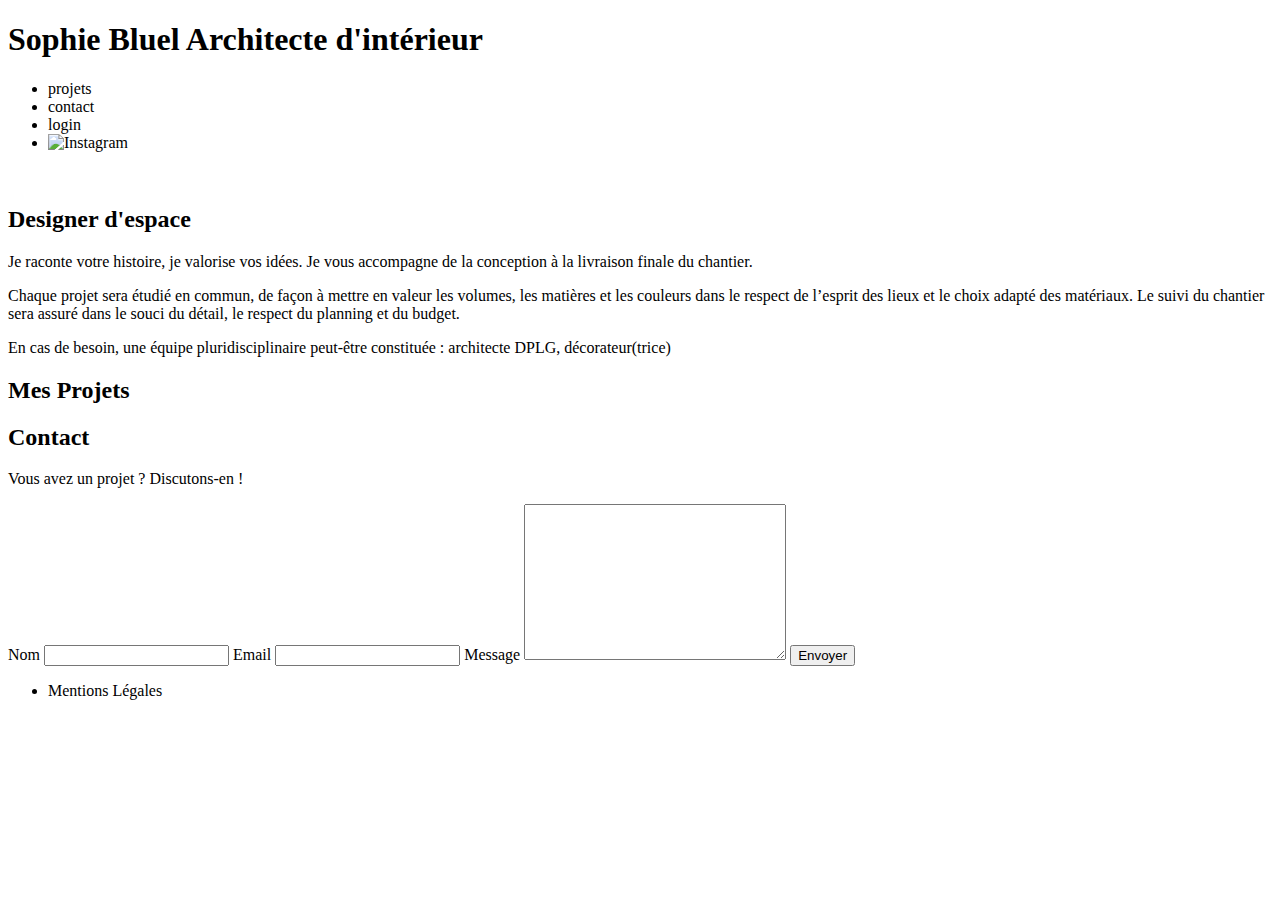
==== FrontEnd/index.html @ d9d704fc "1er commit" ====
<!DOCTYPE html>
<html lang="fr">
<head>
	<meta charset="UTF-8">
	<title>Sophie Bluel - Architecte d'intérieur</title>
	<meta name="viewport" content="width=device-width, initial-scale=1.0">
	<link rel="preconnect" href="https://fonts.googleapis.com">
	<link rel="preconnect" href="https://fonts.gstatic.com" crossorigin>
	<link href="https://fonts.googleapis.com/css2?family=Syne:wght@700;800&family=Work+Sans&display=swap" rel="stylesheet">
	<meta name="description" content="">
	<link rel="stylesheet" href="./assets/style.css">
</head>
<body>
<header>
	<h1>Sophie Bluel <span>Architecte d'intérieur</span></h1>
	<nav>
		<ul>
			<li>projets</li>
			<li>contact</li>
			<li>login</li>
			<li><img src="./assets/icons/instagram.png" alt="Instagram"></li>
		</ul>
	</nav>
</header>
<main>
	<section id="introduction">
		<figure>
			<img src="./assets/images/sophie-bluel.png" alt="">
		</figure>
		<article>
			<h2>Designer d'espace</h2>
			<p>Je raconte votre histoire, je valorise vos idées. Je vous accompagne de la conception à la livraison finale du chantier.</p>
			<p>Chaque projet sera étudié en commun, de façon à mettre en valeur les volumes, les matières et les couleurs dans le respect de l’esprit des lieux et le choix adapté des matériaux. Le suivi du chantier sera assuré dans le souci du détail, le respect du planning et du budget.</p>
			<p>En cas de besoin, une équipe pluridisciplinaire peut-être constituée : architecte DPLG, décorateur(trice)</p>
		</article>
	</section>
	<section id="portfolio">
		<h2>Mes Projets</h2>
		<div id="category-filter">
			<!-- Les boutons seront ajoutés dynamiquement ici -->
		</div>
		<div class="gallery" id="gallery">
			<!-- Les projets seront ajoutés dynamiquement ici -->
		</div>
	</section>
	<section id="contact">
		<h2>Contact</h2>
		<p>Vous avez un projet ? Discutons-en !</p>
		<form action="#" method="post">
			<label for="name">Nom</label>
			<input type="text" name="name" id="name">
			<label for="email">Email</label>
			<input type="email" name="email" id="email">
			<label for="message">Message</label>
			<textarea name="message" id="message" cols="30" rows="10"></textarea>
			<input type="submit" value="Envoyer">
		</form>
	</section>
</main>

<footer>
	<nav>
		<ul>
			<li>Mentions Légales</li>
		</ul>
	</nav>
</footer>
<!-- Liens vers le fichier JavaScript -->
<script src="app.js"></script>
</body>
</html>
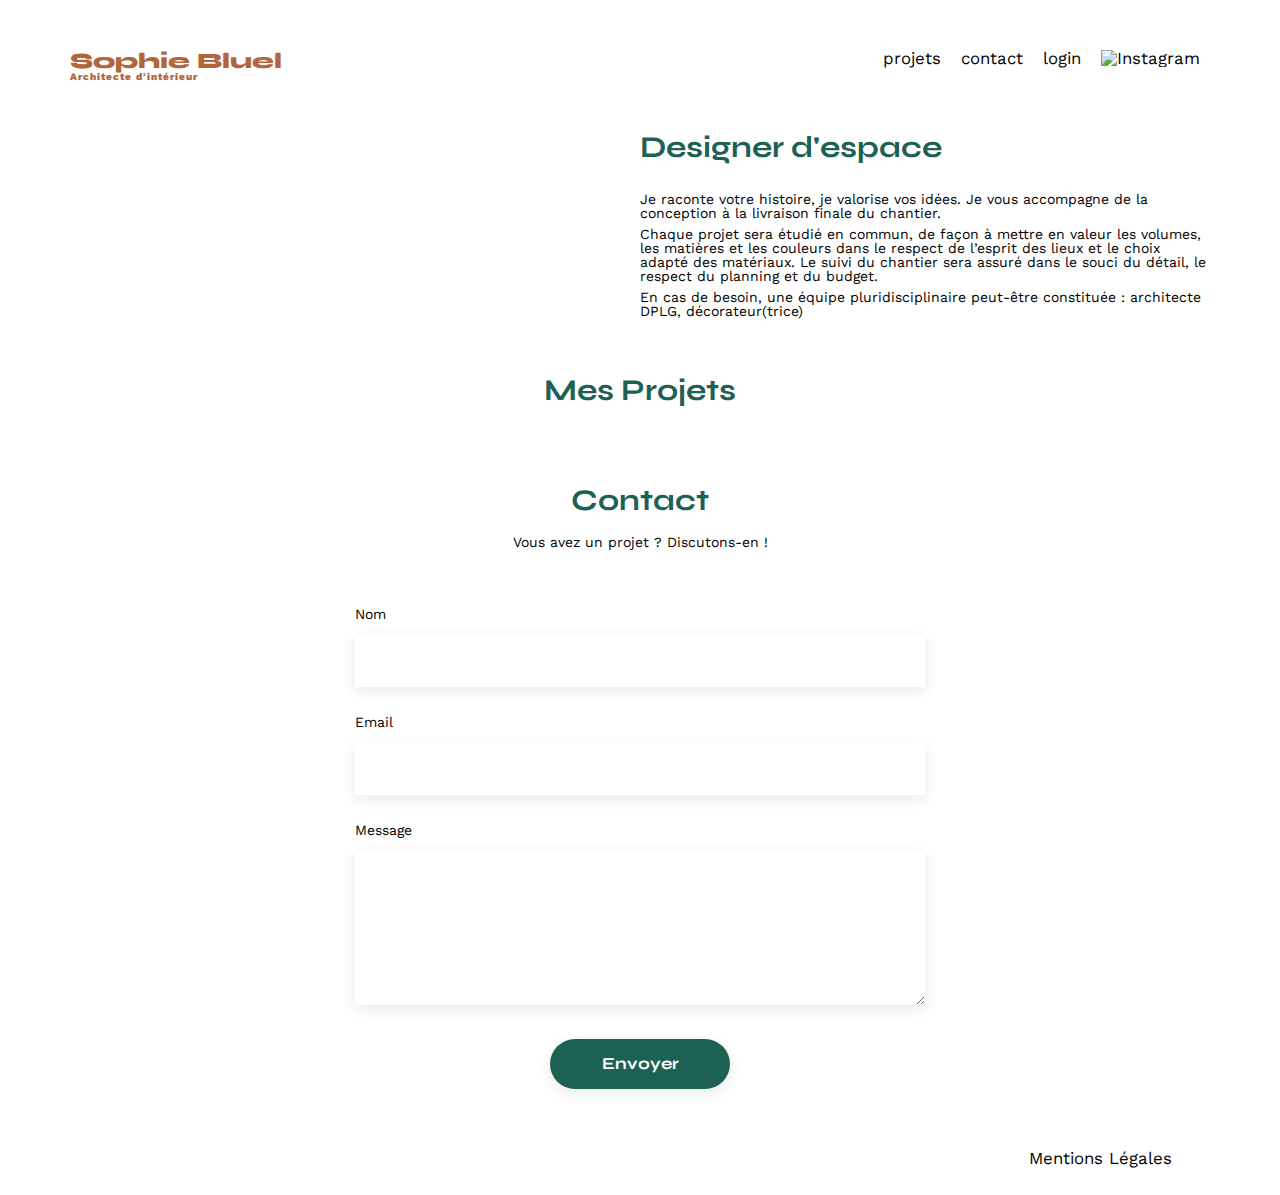
==== commit 9b192f31: "modale" ====
--- a/FrontEnd/index.html
+++ b/FrontEnd/index.html
@@ -65,6 +65,44 @@
 		</ul>
 	</nav>
 </footer>
+
+<div class="modal-overlay" id="modalOverlay">
+	<div class="modal" role="dialog">
+		<div class="modal-header">
+			<h2>Galerie photo</h2>
+			<button class="close-modal">&times;</button>
+		</div>
+		<div class="modal-content" id="modalContent">
+			<!-- Vue Galerie photo -->
+			<div id="gallery-view">
+				<!-- Le contenu de la galerie sera injecté ici dynamiquement -->
+			</div>
+
+			<!-- Vue Ajout photo -->
+			<div id="add-photo-view" style="display: none;">
+				<h3>Ajouter une photo</h3>
+				<form id="add-project-form">
+					<label for="project-title">Titre</label>
+					<input type="text" id="project-title" name="title" required>
+					
+					<label for="project-category">Catégorie</label>
+					<select id="project-category" name="category" required>
+						<!-- Les options seront ajoutées dynamiquement -->
+					</select>
+					
+					<label for="project-image">Image</label>
+					<input type="file" id="project-image" name="image" accept="image/*" required>
+					
+					<button type="submit">Valider</button>
+				</form>
+			</div>
+		</div>
+		<div class="modal-footer">
+			<button id="addPhotoBtn">Ajouter une photo</button>
+		</div>
+	</div>
+</div>
+
 <!-- Liens vers le fichier JavaScript -->
 <script src="app.js"></script>
 </body>
--- a/FrontEnd/assets/style.css
+++ b/FrontEnd/assets/style.css
@@ -0,0 +1,235 @@
+/* http://meyerweb.com/eric/tools/css/reset/
+   v2.0 | 20110126
+   License: none (public domain)
+*/
+
+html, body, div, span, applet, object, iframe,
+h1, h2, h3, h4, h5, h6, p, blockquote, pre,
+a, abbr, acronym, address, big, cite, code,
+del, dfn, em, img, ins, kbd, q, s, samp,
+small, strike, strong, sub, sup, tt, var,
+b, u, i, center,
+dl, dt, dd, ol, ul, li,
+fieldset, form, label, legend,
+table, caption, tbody, tfoot, thead, tr, th, td,
+article, aside, canvas, details, embed,
+figure, figcaption, footer, header, hgroup,
+menu, nav, output, ruby, section, summary,
+time, mark, audio, video {
+	margin: 0;
+	padding: 0;
+	border: 0;
+	font-size: 100%;
+	font: inherit;
+	vertical-align: baseline;
+}
+/* HTML5 display-role reset for older browsers */
+article, aside, details, figcaption, figure,
+footer, header, hgroup, menu, nav, section {
+	display: block;
+}
+body {
+	line-height: 1;
+}
+ol, ul {
+	list-style: none;
+}
+blockquote, q {
+	quotes: none;
+}
+blockquote:before, blockquote:after,
+q:before, q:after {
+	content: '';
+	content: none;
+}
+table {
+	border-collapse: collapse;
+	border-spacing: 0;
+}
+/** end reset css**/
+body {
+	max-width: 1140px;
+	margin:auto;
+	font-family: 'Work Sans' ;
+	font-size: 14px;
+}
+header {
+	display: flex;
+	justify-content: space-between;
+	margin: 50px 0
+}
+section {
+	margin: 50px 0
+}
+
+h1{
+	display: flex;
+	flex-direction: column;
+	font-family: 'Syne';
+	font-size: 22px;
+	font-weight: 800;
+	color: #B1663C
+}
+
+h1 > span {
+	font-family: 'Work Sans';
+	font-size:10px;
+	letter-spacing: 0.1em;
+;
+}
+
+h2{
+	font-family: 'Syne';
+	font-weight: 700;
+	font-size: 30px;
+	color: #1D6154
+}
+nav ul {
+	display: flex;
+	align-items: center;
+	list-style-type: none;
+
+}
+nav li {
+	padding: 0 10px;
+	font-size: 1.2em;
+}
+
+li:hover {
+	color: #B1663C;
+}
+#introduction {
+	display: flex;
+	align-items: center;
+}
+#introduction figure {
+	flex: 1
+}
+#introduction img {
+	display: block;
+	margin: auto;
+	width: 80%;
+}
+
+#introduction article {
+	flex: 1
+}
+#introduction h2 {
+	margin-bottom: 1em;
+}
+
+#introduction p {
+	margin-bottom: 0.5em;
+}
+#portfolio h2 {
+	text-align: center;
+	margin-bottom: 1em;
+}
+
+
+.gallery {
+	width: 100%;
+	display: grid;
+	grid-template-columns: 1fr 1fr 1fr;
+	grid-column-gap: 20px;
+	grid-row-gap: 20px;
+}
+
+.gallery img {
+	width: 100%;
+
+}
+#contact {
+	width: 50%;
+margin: auto;
+}
+#contact > * {
+	text-align: center;
+
+}
+#contact h2{
+	margin-bottom: 20px;
+}
+#contact form {
+	text-align: left;
+	margin-top:30px;
+	display: flex;
+	flex-direction: column;
+}
+
+#contact input {
+	height: 50px;
+	font-size: 1.2em;
+	border: none;
+	box-shadow: 0px 4px 14px rgba(0, 0, 0, 0.09);
+}
+#contact label {
+	margin: 2em 0 1em 0;
+}
+#contact textarea {
+	border: none;
+	box-shadow: 0px 4px 14px rgba(0, 0, 0, 0.09);
+}
+
+input[type="submit"]{
+	font-family: 'Syne';
+	font-weight: 700;
+	color: white;
+	background-color: #1D6154;
+	margin : 2em auto ;
+	width: 180px;
+	text-align: center;
+	border-radius: 60px ;
+}
+
+footer nav ul {
+	display: flex;
+	justify-content: flex-end;
+	margin: 2em
+}
+
+.modal-overlay {
+	display: none;
+	position: fixed;
+	top: 0;
+	left: 0;
+	width: 100%;
+	height: 100%;
+	background-color: rgba(0, 0, 0, 0.5);
+	z-index: 1000;
+  }
+  
+  .modal {
+	position: absolute;
+	top: 50%;
+	left: 50%;
+	transform: translate(-50%, -50%);
+	background-color: white;
+	padding: 20px;
+	border-radius: 10px;
+  }
+  
+  .modal-header {
+	display: flex;
+	justify-content: space-between;
+	align-items: center;
+  }
+  
+  .close-modal {
+	background: none;
+	border: none;
+	font-size: 24px;
+	cursor: pointer;
+  }
+  
+  .modal-content {
+	display: grid;
+	grid-template-columns: repeat(auto-fill, minmax(100px, 1fr));
+	gap: 10px;
+	margin: 20px 0;
+  }
+  
+  .modal-footer {
+	text-align: center;
+  }
+  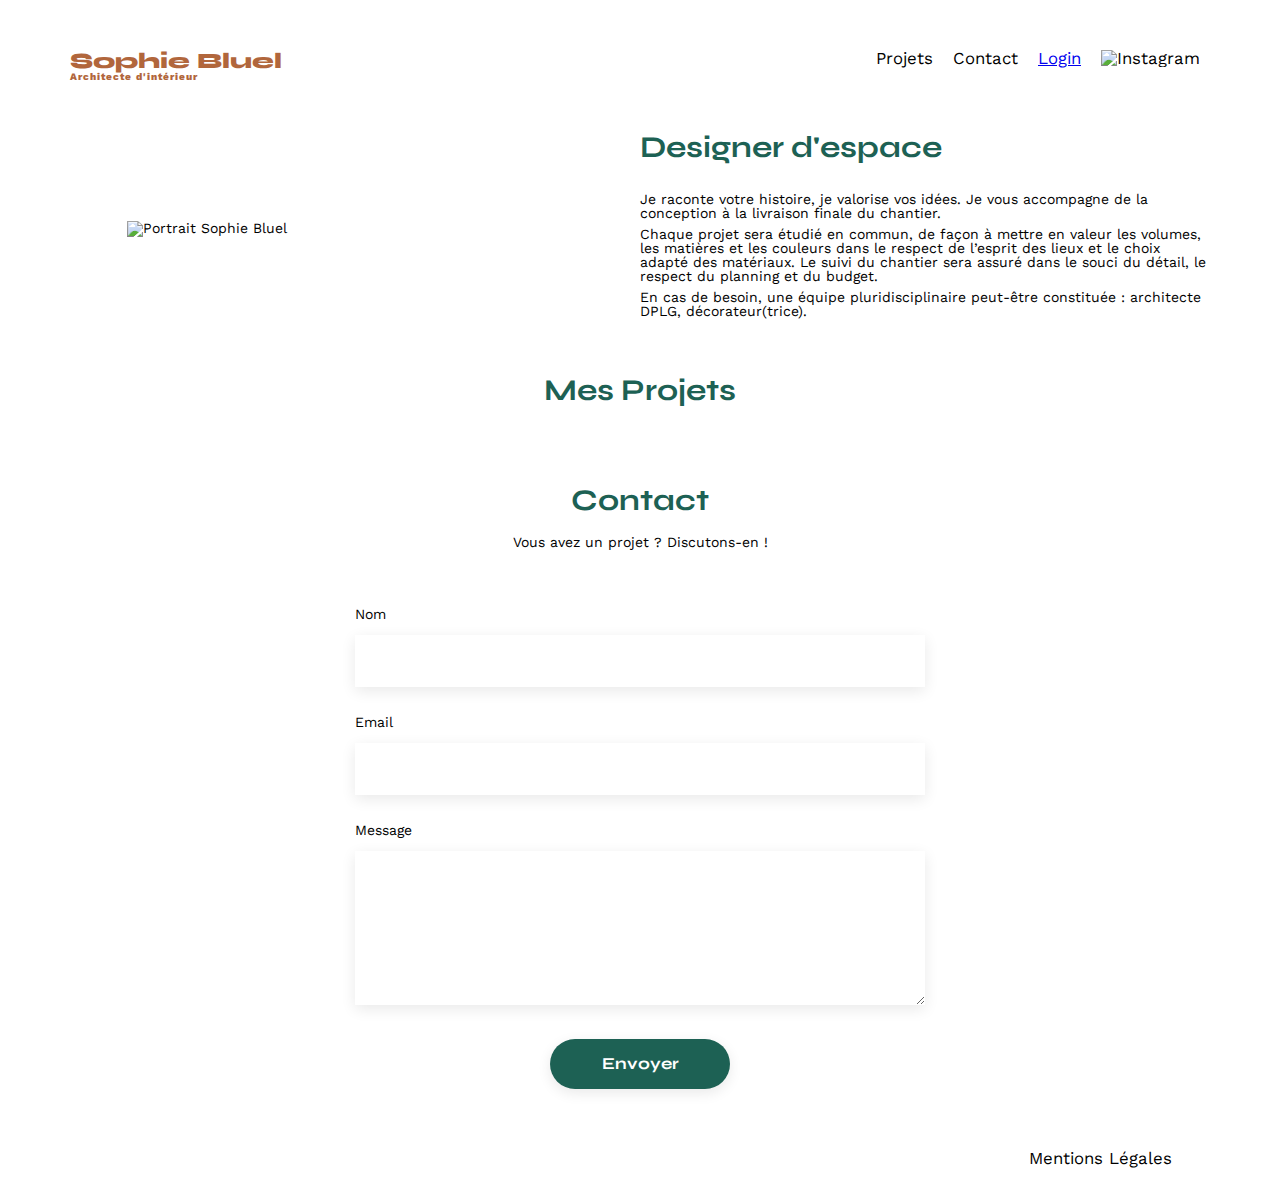
==== commit 8f93eed9: "1ere modif modale" ====
--- a/FrontEnd/index.html
+++ b/FrontEnd/index.html
@@ -1,109 +1,88 @@
 <!DOCTYPE html>
 <html lang="fr">
 <head>
-	<meta charset="UTF-8">
-	<title>Sophie Bluel - Architecte d'intérieur</title>
-	<meta name="viewport" content="width=device-width, initial-scale=1.0">
-	<link rel="preconnect" href="https://fonts.googleapis.com">
-	<link rel="preconnect" href="https://fonts.gstatic.com" crossorigin>
-	<link href="https://fonts.googleapis.com/css2?family=Syne:wght@700;800&family=Work+Sans&display=swap" rel="stylesheet">
-	<meta name="description" content="">
-	<link rel="stylesheet" href="./assets/style.css">
+    <meta charset="UTF-8">
+    <title>Sophie Bluel - Architecte d'intérieur</title>
+    <meta name="viewport" content="width=device-width, initial-scale=1.0">
+    <link rel="preconnect" href="https://fonts.googleapis.com">
+    <link rel="preconnect" href="https://fonts.gstatic.com" crossorigin>
+    <link href="https://fonts.googleapis.com/css2?family=Syne:wght@700;800&family=Work+Sans&display=swap" rel="stylesheet">
+    <link rel="stylesheet" href="./assets/style.css">
 </head>
 <body>
 <header>
-	<h1>Sophie Bluel <span>Architecte d'intérieur</span></h1>
-	<nav>
-		<ul>
-			<li>projets</li>
-			<li>contact</li>
-			<li>login</li>
-			<li><img src="./assets/icons/instagram.png" alt="Instagram"></li>
-		</ul>
-	</nav>
+    <h1>Sophie Bluel <span>Architecte d'intérieur</span></h1>
+    <nav>
+        <ul>
+            <li>Projets</li>
+            <li>Contact</li>
+            <li><a href="login.html">Login</a></li>
+            <li><img src="./assets/icons/instagram.png" alt="Instagram"></li>
+        </ul>
+    </nav>
 </header>
+
 <main>
-	<section id="introduction">
-		<figure>
-			<img src="./assets/images/sophie-bluel.png" alt="">
-		</figure>
-		<article>
-			<h2>Designer d'espace</h2>
-			<p>Je raconte votre histoire, je valorise vos idées. Je vous accompagne de la conception à la livraison finale du chantier.</p>
-			<p>Chaque projet sera étudié en commun, de façon à mettre en valeur les volumes, les matières et les couleurs dans le respect de l’esprit des lieux et le choix adapté des matériaux. Le suivi du chantier sera assuré dans le souci du détail, le respect du planning et du budget.</p>
-			<p>En cas de besoin, une équipe pluridisciplinaire peut-être constituée : architecte DPLG, décorateur(trice)</p>
-		</article>
-	</section>
-	<section id="portfolio">
-		<h2>Mes Projets</h2>
-		<div id="category-filter">
-			<!-- Les boutons seront ajoutés dynamiquement ici -->
-		</div>
-		<div class="gallery" id="gallery">
-			<!-- Les projets seront ajoutés dynamiquement ici -->
-		</div>
-	</section>
-	<section id="contact">
-		<h2>Contact</h2>
-		<p>Vous avez un projet ? Discutons-en !</p>
-		<form action="#" method="post">
-			<label for="name">Nom</label>
-			<input type="text" name="name" id="name">
-			<label for="email">Email</label>
-			<input type="email" name="email" id="email">
-			<label for="message">Message</label>
-			<textarea name="message" id="message" cols="30" rows="10"></textarea>
-			<input type="submit" value="Envoyer">
-		</form>
-	</section>
+    <section id="introduction">
+        <figure>
+            <img src="./assets/images/sophie-bluel.png" alt="Portrait Sophie Bluel">
+        </figure>
+        <article>
+            <h2>Designer d'espace</h2>
+            <p>Je raconte votre histoire, je valorise vos idées. Je vous accompagne de la conception à la livraison finale du chantier.</p>
+            <p>Chaque projet sera étudié en commun, de façon à mettre en valeur les volumes, les matières et les couleurs dans le respect de l’esprit des lieux et le choix adapté des matériaux. Le suivi du chantier sera assuré dans le souci du détail, le respect du planning et du budget.</p>
+            <p>En cas de besoin, une équipe pluridisciplinaire peut-être constituée : architecte DPLG, décorateur(trice).</p>
+        </article>
+    </section>
+
+    <section id="portfolio">
+        <h2>Mes Projets</h2>
+        <button id="editButton" class="edit-only">Modifier</button>
+        <div id="category-filter"></div> <!-- Conteneur pour les boutons de catégories -->
+        <div class="gallery" id="gallery"></div>
+    </section>
+
+    <section id="contact">
+        <h2>Contact</h2>
+        <p>Vous avez un projet ? Discutons-en !</p>
+        <form action="#" method="post">
+            <label for="name">Nom</label>
+            <input type="text" name="name" id="name" required>
+            <label for="email">Email</label>
+            <input type="email" name="email" id="email" required>
+            <label for="message">Message</label>
+            <textarea name="message" id="message" cols="30" rows="10" required></textarea>
+            <input type="submit" value="Envoyer">
+        </form>
+    </section>
 </main>
 
+<!-- Modale -->
+<div class="modal-overlay" id="modalOverlay">
+    <div class="modal" role="dialog">
+        <div class="modal-header">
+            <h2>Galerie photo</h2>
+            <button class="close-modal">&times;</button>
+        </div>
+        <div class="modal-content">
+            <div id="photo-gallery" class="photo-gallery">
+                <!-- Les photos seront injectées ici -->
+            </div>
+        </div>
+        <div class="modal-footer">
+            <button id="addPhotoBtn">Ajouter une photo</button>
+        </div>
+    </div>
+</div>
+
 <footer>
-	<nav>
-		<ul>
-			<li>Mentions Légales</li>
-		</ul>
-	</nav>
+    <nav>
+        <ul>
+            <li>Mentions Légales</li>
+        </ul>
+    </nav>
 </footer>
 
-<div class="modal-overlay" id="modalOverlay">
-	<div class="modal" role="dialog">
-		<div class="modal-header">
-			<h2>Galerie photo</h2>
-			<button class="close-modal">&times;</button>
-		</div>
-		<div class="modal-content" id="modalContent">
-			<!-- Vue Galerie photo -->
-			<div id="gallery-view">
-				<!-- Le contenu de la galerie sera injecté ici dynamiquement -->
-			</div>
-
-			<!-- Vue Ajout photo -->
-			<div id="add-photo-view" style="display: none;">
-				<h3>Ajouter une photo</h3>
-				<form id="add-project-form">
-					<label for="project-title">Titre</label>
-					<input type="text" id="project-title" name="title" required>
-					
-					<label for="project-category">Catégorie</label>
-					<select id="project-category" name="category" required>
-						<!-- Les options seront ajoutées dynamiquement -->
-					</select>
-					
-					<label for="project-image">Image</label>
-					<input type="file" id="project-image" name="image" accept="image/*" required>
-					
-					<button type="submit">Valider</button>
-				</form>
-			</div>
-		</div>
-		<div class="modal-footer">
-			<button id="addPhotoBtn">Ajouter une photo</button>
-		</div>
-	</div>
-</div>
-
-<!-- Liens vers le fichier JavaScript -->
 <script src="app.js"></script>
 </body>
 </html>
--- a/FrontEnd/assets/style.css
+++ b/FrontEnd/assets/style.css
@@ -228,6 +228,12 @@
 	gap: 10px;
 	margin: 20px 0;
   }
+
+  .modal-content img {
+    width: 100%;
+    height: auto;  /* Maintient le ratio d'origine des images */
+    object-fit: cover;  /* Remplit la zone sans déformer l'image */
+}
   
   .modal-footer {
 	text-align: center;
